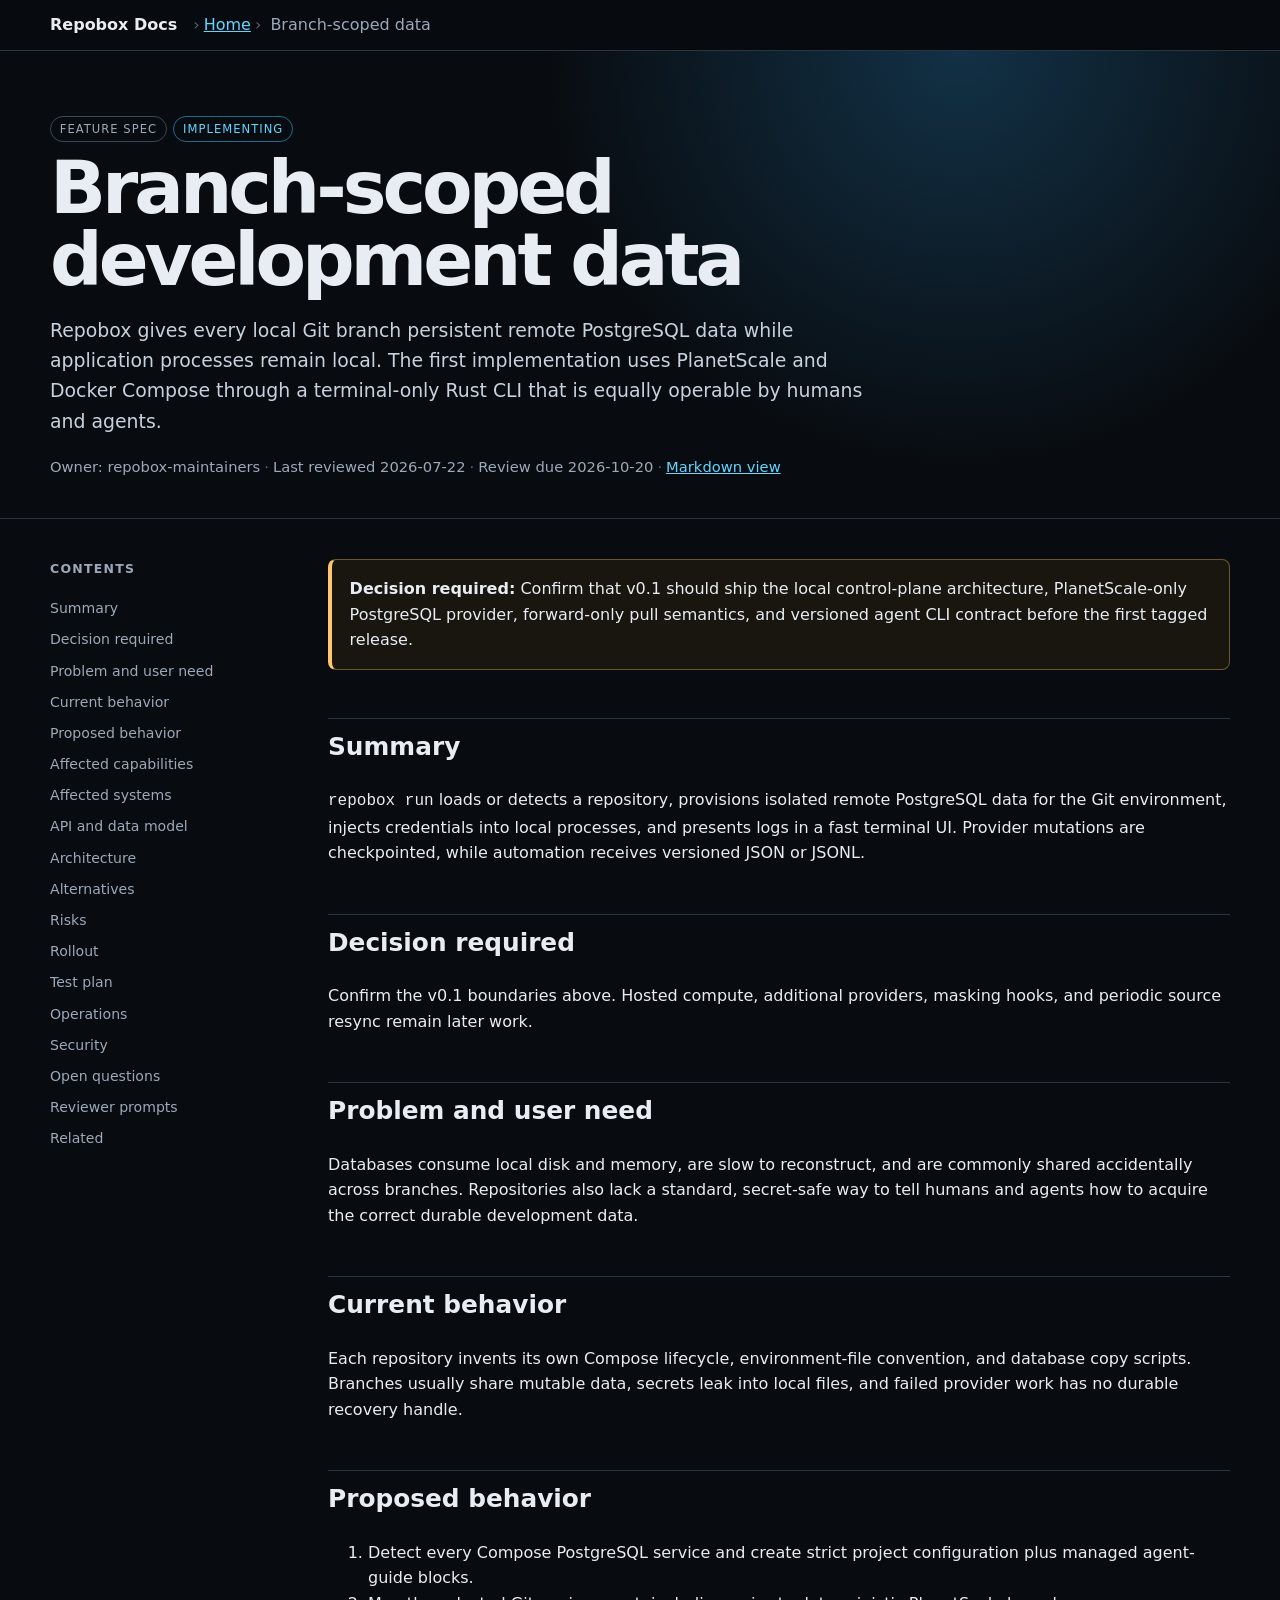
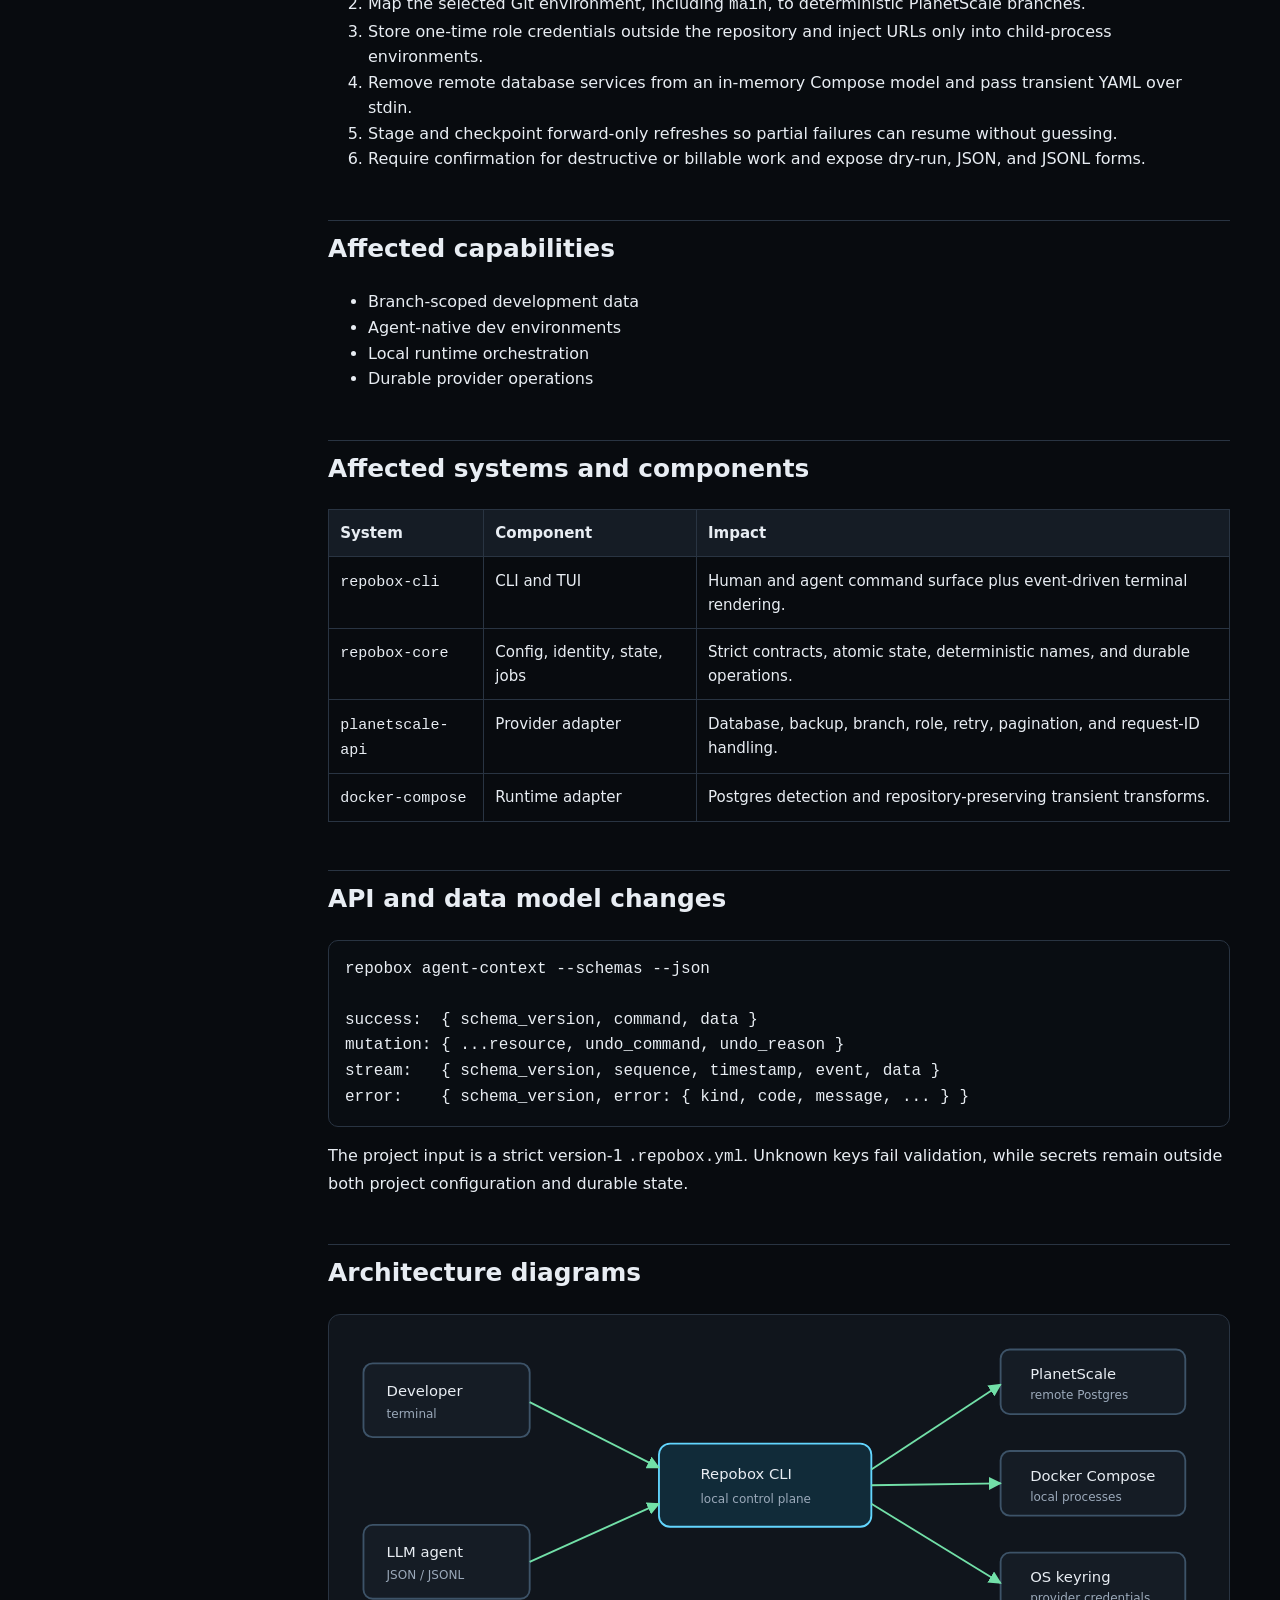
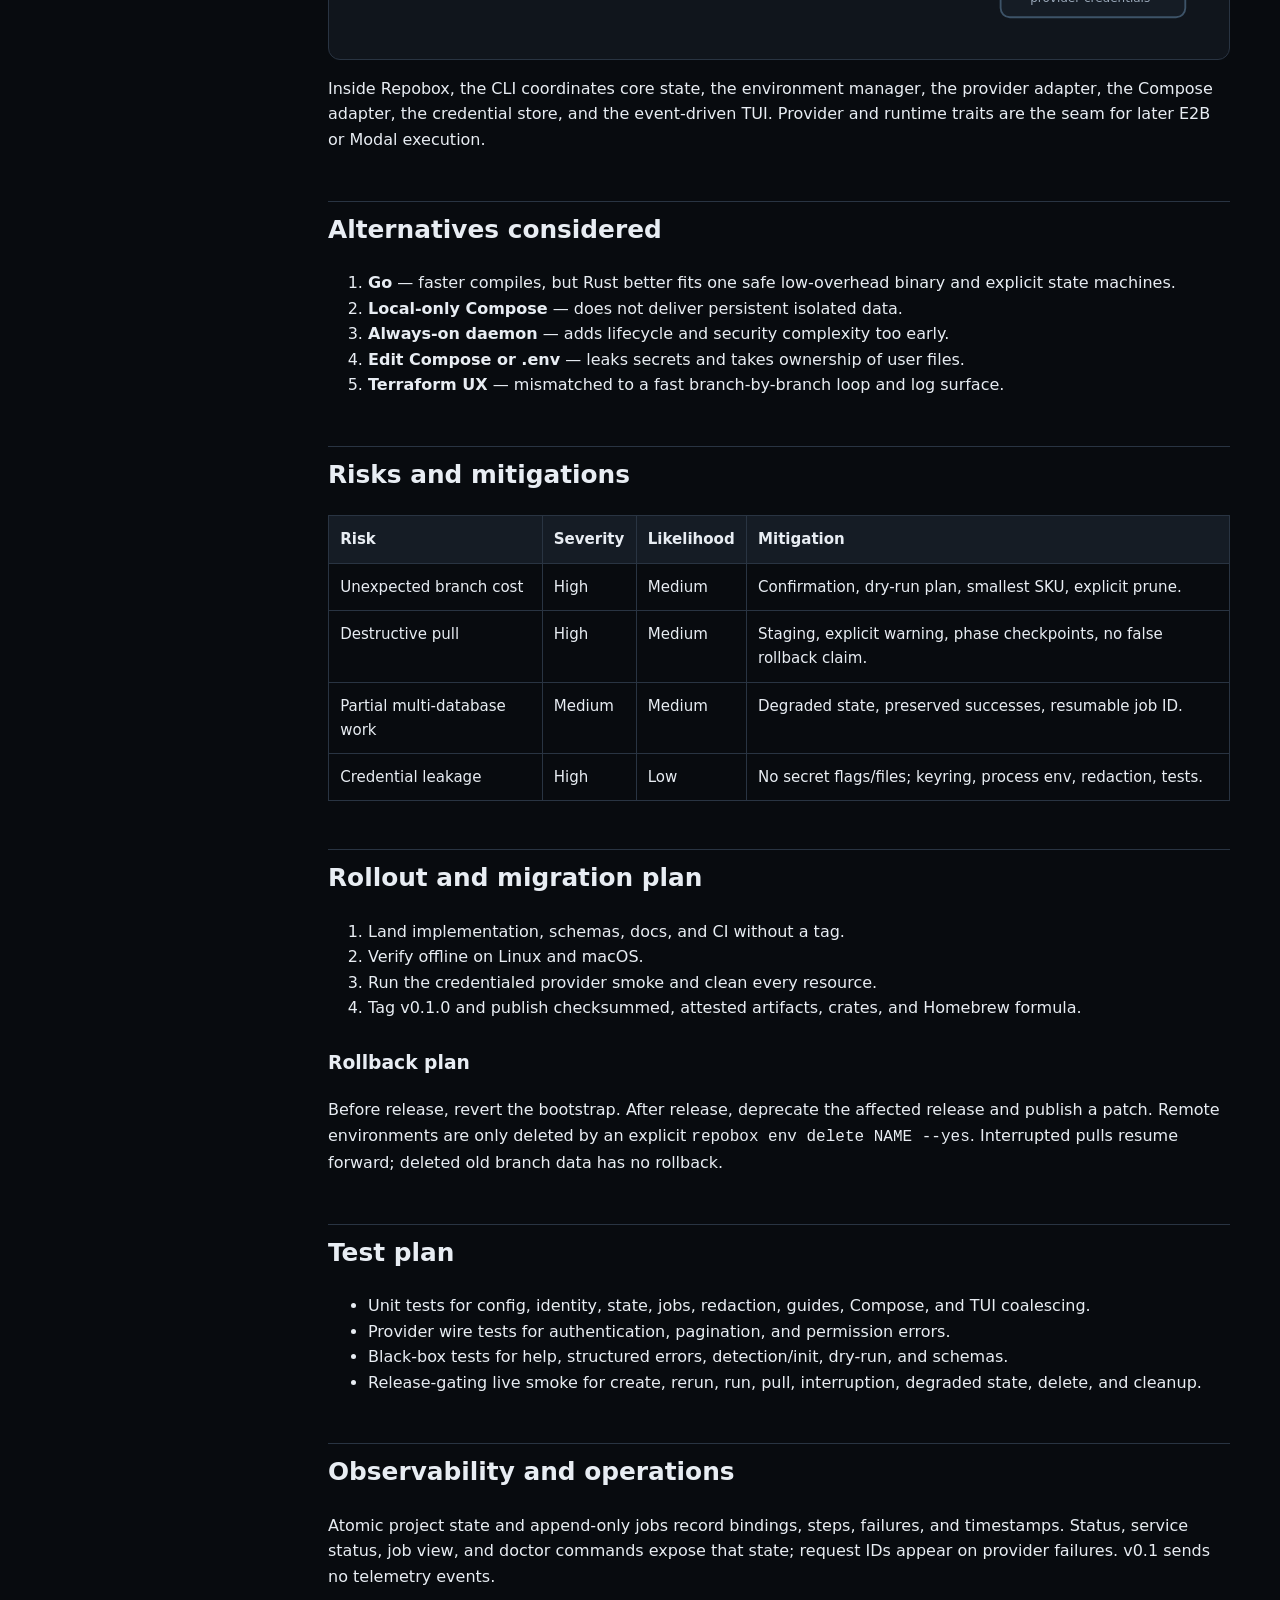
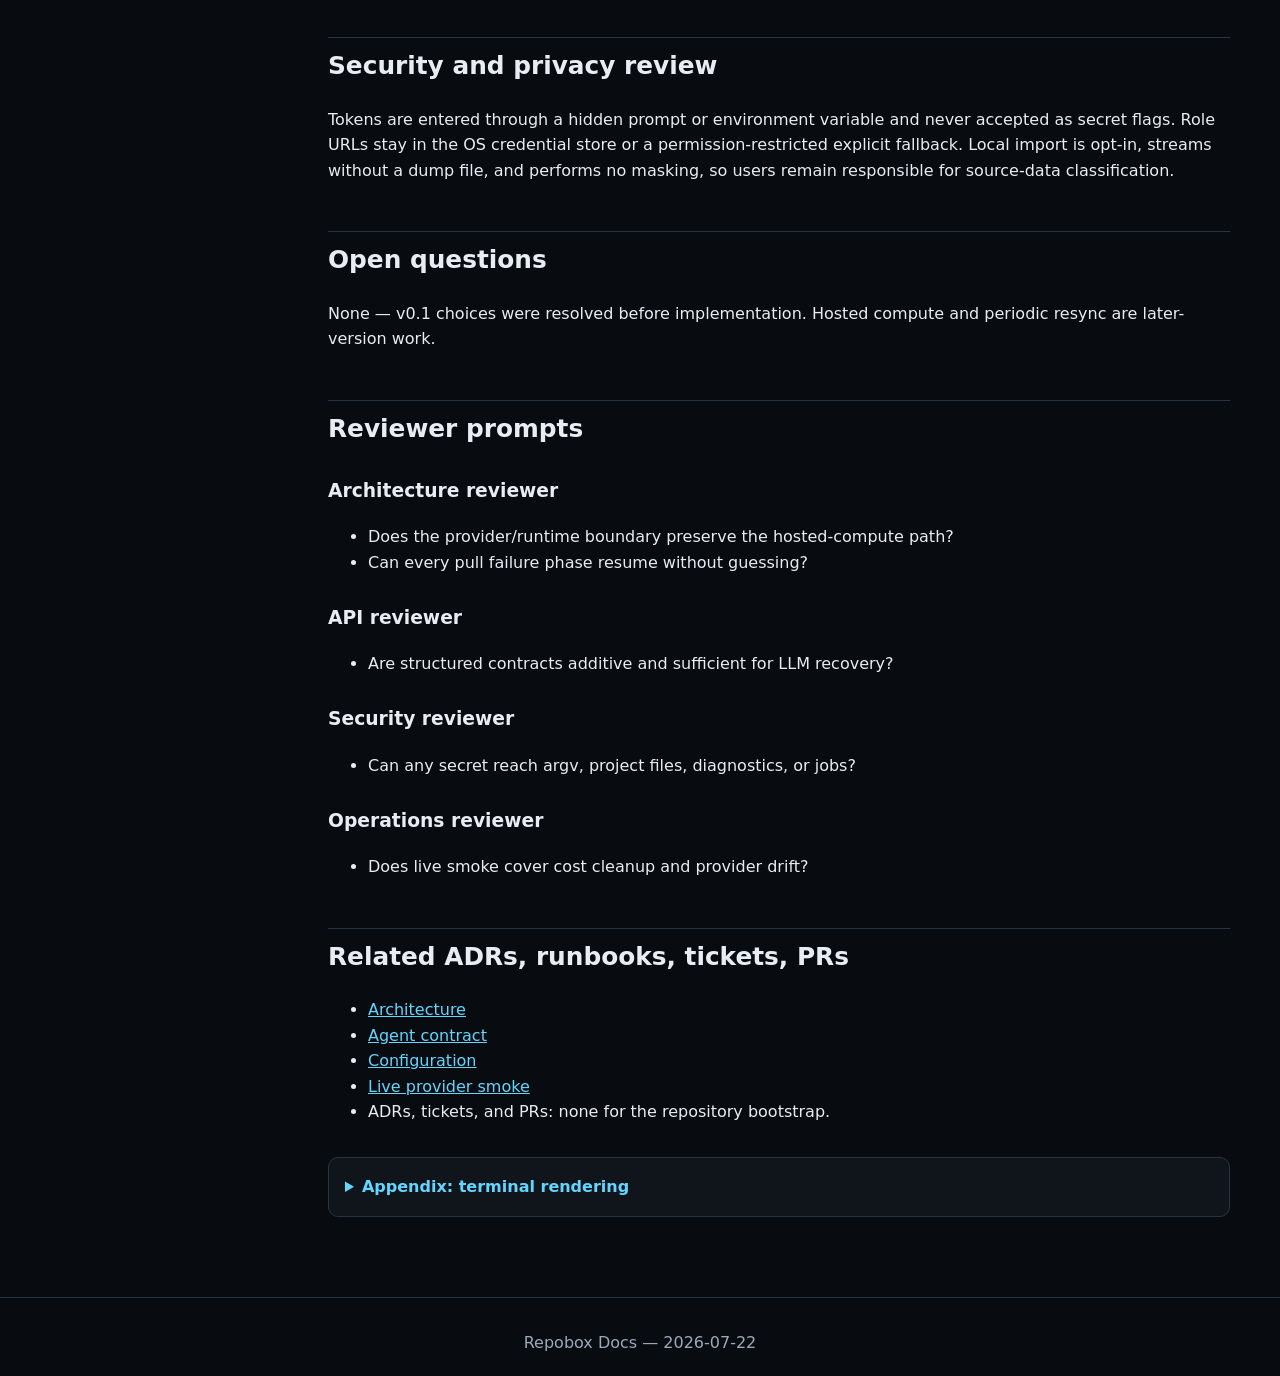
==== docs/features/branch-scoped-data.html @ 5bbc81f2 "feat: bootstrap repobox v0.1" ====
<!DOCTYPE html>
<html lang="en">
<head>
<meta charset="UTF-8">
<meta name="viewport" content="width=device-width, initial-scale=1.0">
<title>Branch-scoped development data — Repobox feature spec</title>
<link rel="stylesheet" href="../_assets/style.css">
</head>
<body>
<nav class="topbar"><div class="inner"><a href="../index.html" class="brand">Repobox Docs</a><span class="crumbs"><span class="sep">›</span><a href="../index.html">Home</a><span class="sep">›</span> Branch-scoped data</span></div></nav>

<header class="hero"><div class="inner">
  <div><span class="pill">FEATURE SPEC</span><span class="pill pill-blue">IMPLEMENTING</span></div>
  <h1>Branch-scoped development data</h1>
  <p class="subtitle">Repobox gives every local Git branch persistent remote PostgreSQL data while application processes remain local. The first implementation uses PlanetScale and Docker Compose through a terminal-only Rust CLI that is equally operable by humans and agents.</p>
  <div class="meta"><span>Owner: repobox-maintainers</span><span class="sep">·</span><span>Last reviewed 2026-07-22</span><span class="sep">·</span><span>Review due 2026-10-20</span><span class="sep">·</span><a href="branch-scoped-data.md">Markdown view</a></div>
</div></header>

<div class="layout">
<aside class="sidebar"><h3>Contents</h3><ul>
  <li><a href="#summary">Summary</a></li><li><a href="#decision">Decision required</a></li><li><a href="#problem">Problem and user need</a></li><li><a href="#current">Current behavior</a></li><li><a href="#proposed">Proposed behavior</a></li><li><a href="#capabilities">Affected capabilities</a></li><li><a href="#systems">Affected systems</a></li><li><a href="#api">API and data model</a></li><li><a href="#architecture">Architecture</a></li><li><a href="#alternatives">Alternatives</a></li><li><a href="#risks">Risks</a></li><li><a href="#rollout">Rollout</a></li><li><a href="#tests">Test plan</a></li><li><a href="#observability">Operations</a></li><li><a href="#security">Security</a></li><li><a href="#open">Open questions</a></li><li><a href="#reviewers">Reviewer prompts</a></li><li><a href="#related">Related</a></li>
</ul></aside>

<main>
<div class="callout"><strong>Decision required:</strong> Confirm that v0.1 should ship the local control-plane architecture, PlanetScale-only PostgreSQL provider, forward-only pull semantics, and versioned agent CLI contract before the first tagged release.</div>

<h2 id="summary">Summary</h2>
<p><code>repobox run</code> loads or detects a repository, provisions isolated remote PostgreSQL data for the Git environment, injects credentials into local processes, and presents logs in a fast terminal UI. Provider mutations are checkpointed, while automation receives versioned JSON or JSONL.</p>

<h2 id="decision">Decision required</h2>
<p>Confirm the v0.1 boundaries above. Hosted compute, additional providers, masking hooks, and periodic source resync remain later work.</p>

<h2 id="problem">Problem and user need</h2>
<p>Databases consume local disk and memory, are slow to reconstruct, and are commonly shared accidentally across branches. Repositories also lack a standard, secret-safe way to tell humans and agents how to acquire the correct durable development data.</p>

<h2 id="current">Current behavior</h2>
<p>Each repository invents its own Compose lifecycle, environment-file convention, and database copy scripts. Branches usually share mutable data, secrets leak into local files, and failed provider work has no durable recovery handle.</p>

<h2 id="proposed">Proposed behavior</h2>
<ol><li>Detect every Compose PostgreSQL service and create strict project configuration plus managed agent-guide blocks.</li><li>Map the selected Git environment, including <code>main</code>, to deterministic PlanetScale branches.</li><li>Store one-time role credentials outside the repository and inject URLs only into child-process environments.</li><li>Remove remote database services from an in-memory Compose model and pass transient YAML over stdin.</li><li>Stage and checkpoint forward-only refreshes so partial failures can resume without guessing.</li><li>Require confirmation for destructive or billable work and expose dry-run, JSON, and JSONL forms.</li></ol>

<h2 id="capabilities">Affected capabilities</h2>
<ul><li>Branch-scoped development data</li><li>Agent-native dev environments</li><li>Local runtime orchestration</li><li>Durable provider operations</li></ul>

<h2 id="systems">Affected systems and components</h2>
<table><thead><tr><th>System</th><th>Component</th><th>Impact</th></tr></thead><tbody>
<tr><td><code>repobox-cli</code></td><td>CLI and TUI</td><td>Human and agent command surface plus event-driven terminal rendering.</td></tr>
<tr><td><code>repobox-core</code></td><td>Config, identity, state, jobs</td><td>Strict contracts, atomic state, deterministic names, and durable operations.</td></tr>
<tr><td><code>planetscale-api</code></td><td>Provider adapter</td><td>Database, backup, branch, role, retry, pagination, and request-ID handling.</td></tr>
<tr><td><code>docker-compose</code></td><td>Runtime adapter</td><td>Postgres detection and repository-preserving transient transforms.</td></tr>
</tbody></table>

<h2 id="api">API and data model changes</h2>
<pre><code>repobox agent-context --schemas --json

success:  { schema_version, command, data }
mutation: { ...resource, undo_command, undo_reason }
stream:   { schema_version, sequence, timestamp, event, data }
error:    { schema_version, error: { kind, code, message, ... } }</code></pre>
<p>The project input is a strict version-1 <code>.repobox.yml</code>. Unknown keys fail validation, while secrets remain outside both project configuration and durable state.</p>

<h2 id="architecture">Architecture diagrams</h2>
<div class="diagram" role="img" aria-label="Repobox C4 context: developer and agent use the Repobox CLI, which reads the repository, calls PlanetScale, invokes Docker Compose, and stores credentials in the OS keyring.">
<svg viewBox="0 0 940 330" xmlns="http://www.w3.org/2000/svg">
  <defs><style>.b{fill:#151c25;stroke:#3d5368;stroke-width:2}.p{fill:#112b39;stroke:#63d6ff;stroke-width:2}.t{fill:#e8edf3;font:16px system-ui}.s{fill:#9ba9ba;font:13px system-ui}.a{stroke:#72e0a8;stroke-width:2;marker-end:url(#m)} </style><marker id="m" viewBox="0 0 10 10" refX="9" refY="5" markerWidth="7" markerHeight="7" orient="auto-start-reverse"><path d="M 0 0 L 10 5 L 0 10 z" fill="#72e0a8"/></marker></defs>
  <rect class="b" x="20" y="35" width="180" height="80" rx="10"/><text class="t" x="45" y="70">Developer</text><text class="s" x="45" y="94">terminal</text>
  <rect class="b" x="20" y="210" width="180" height="80" rx="10"/><text class="t" x="45" y="245">LLM agent</text><text class="s" x="45" y="269">JSON / JSONL</text>
  <rect class="p" x="340" y="122" width="230" height="90" rx="12"/><text class="t" x="385" y="160">Repobox CLI</text><text class="s" x="385" y="186">local control plane</text>
  <rect class="b" x="710" y="20" width="200" height="70" rx="10"/><text class="t" x="742" y="52">PlanetScale</text><text class="s" x="742" y="74">remote Postgres</text>
  <rect class="b" x="710" y="130" width="200" height="70" rx="10"/><text class="t" x="742" y="162">Docker Compose</text><text class="s" x="742" y="184">local processes</text>
  <rect class="b" x="710" y="240" width="200" height="70" rx="10"/><text class="t" x="742" y="272">OS keyring</text><text class="s" x="742" y="294">provider credentials</text>
  <line class="a" x1="200" y1="77" x2="340" y2="148"/><line class="a" x1="200" y1="250" x2="340" y2="187"/><line class="a" x1="570" y1="150" x2="710" y2="58"/><line class="a" x1="570" y1="167" x2="710" y2="165"/><line class="a" x1="570" y1="187" x2="710" y2="273"/>
</svg></div>
<p>Inside Repobox, the CLI coordinates core state, the environment manager, the provider adapter, the Compose adapter, the credential store, and the event-driven TUI. Provider and runtime traits are the seam for later E2B or Modal execution.</p>

<h2 id="alternatives">Alternatives considered</h2>
<ol><li><strong>Go</strong> — faster compiles, but Rust better fits one safe low-overhead binary and explicit state machines.</li><li><strong>Local-only Compose</strong> — does not deliver persistent isolated data.</li><li><strong>Always-on daemon</strong> — adds lifecycle and security complexity too early.</li><li><strong>Edit Compose or .env</strong> — leaks secrets and takes ownership of user files.</li><li><strong>Terraform UX</strong> — mismatched to a fast branch-by-branch loop and log surface.</li></ol>

<h2 id="risks">Risks and mitigations</h2>
<table><thead><tr><th>Risk</th><th>Severity</th><th>Likelihood</th><th>Mitigation</th></tr></thead><tbody>
<tr><td>Unexpected branch cost</td><td>High</td><td>Medium</td><td>Confirmation, dry-run plan, smallest SKU, explicit prune.</td></tr>
<tr><td>Destructive pull</td><td>High</td><td>Medium</td><td>Staging, explicit warning, phase checkpoints, no false rollback claim.</td></tr>
<tr><td>Partial multi-database work</td><td>Medium</td><td>Medium</td><td>Degraded state, preserved successes, resumable job ID.</td></tr>
<tr><td>Credential leakage</td><td>High</td><td>Low</td><td>No secret flags/files; keyring, process env, redaction, tests.</td></tr>
</tbody></table>

<h2 id="rollout">Rollout and migration plan</h2>
<ol><li>Land implementation, schemas, docs, and CI without a tag.</li><li>Verify offline on Linux and macOS.</li><li>Run the credentialed provider smoke and clean every resource.</li><li>Tag v0.1.0 and publish checksummed, attested artifacts, crates, and Homebrew formula.</li></ol>
<h3>Rollback plan</h3><p>Before release, revert the bootstrap. After release, deprecate the affected release and publish a patch. Remote environments are only deleted by an explicit <code>repobox env delete NAME --yes</code>. Interrupted pulls resume forward; deleted old branch data has no rollback.</p>

<h2 id="tests">Test plan</h2>
<ul><li>Unit tests for config, identity, state, jobs, redaction, guides, Compose, and TUI coalescing.</li><li>Provider wire tests for authentication, pagination, and permission errors.</li><li>Black-box tests for help, structured errors, detection/init, dry-run, and schemas.</li><li>Release-gating live smoke for create, rerun, run, pull, interruption, degraded state, delete, and cleanup.</li></ul>

<h2 id="observability">Observability and operations</h2>
<p>Atomic project state and append-only jobs record bindings, steps, failures, and timestamps. Status, service status, job view, and doctor commands expose that state; request IDs appear on provider failures. v0.1 sends no telemetry events.</p>

<h2 id="security">Security and privacy review</h2>
<p>Tokens are entered through a hidden prompt or environment variable and never accepted as secret flags. Role URLs stay in the OS credential store or a permission-restricted explicit fallback. Local import is opt-in, streams without a dump file, and performs no masking, so users remain responsible for source-data classification.</p>

<h2 id="open">Open questions</h2>
<p>None — v0.1 choices were resolved before implementation. Hosted compute and periodic resync are later-version work.</p>

<h2 id="reviewers">Reviewer prompts</h2>
<h3>Architecture reviewer</h3><ul><li>Does the provider/runtime boundary preserve the hosted-compute path?</li><li>Can every pull failure phase resume without guessing?</li></ul>
<h3>API reviewer</h3><ul><li>Are structured contracts additive and sufficient for LLM recovery?</li></ul>
<h3>Security reviewer</h3><ul><li>Can any secret reach argv, project files, diagnostics, or jobs?</li></ul>
<h3>Operations reviewer</h3><ul><li>Does live smoke cover cost cleanup and provider drift?</li></ul>

<h2 id="related">Related ADRs, runbooks, tickets, PRs</h2>
<ul><li><a href="../architecture.md">Architecture</a></li><li><a href="../agent-contract.md">Agent contract</a></li><li><a href="../configuration.md">Configuration</a></li><li><a href="../live-smoke.md">Live provider smoke</a></li><li>ADRs, tickets, and PRs: none for the repository bootstrap.</li></ul>

<details><summary>Appendix: terminal rendering</summary><p>The TUI applies reducer-owned state, dirty/coalesced presentation, one frame in flight, synchronized updates, dedicated buffered output, dedicated input, and a paint cap without an always-running timer. It uses upstream Ratatui and does not copy Grok Build's inline-terminal fork.</p></details>
</main></div>
<footer>Repobox Docs — 2026-07-22</footer>
</body>
</html>
---- docs/_assets/style.css ----
:root {
  color-scheme: dark;
  --bg: #080b0f;
  --panel: #10151c;
  --panel-2: #151c25;
  --text: #e8edf3;
  --muted: #9ba9ba;
  --line: #293442;
  --cyan: #63d6ff;
  --green: #72e0a8;
  --amber: #ffc66d;
  font-family: ui-sans-serif, system-ui, -apple-system, BlinkMacSystemFont, "Segoe UI", sans-serif;
}

* { box-sizing: border-box; }
html { scroll-behavior: smooth; }
body { margin: 0; background: var(--bg); color: var(--text); line-height: 1.6; }
a { color: var(--cyan); }
code, pre { font-family: ui-monospace, SFMono-Regular, Menlo, Consolas, monospace; }
pre { padding: 1rem; overflow: auto; border: 1px solid var(--line); border-radius: 10px; background: #090d12; }
.inner, .layout { width: min(1180px, calc(100% - 2rem)); margin: 0 auto; }
.topbar { position: sticky; top: 0; z-index: 3; border-bottom: 1px solid var(--line); background: rgb(8 11 15 / 92%); backdrop-filter: blur(12px); }
.topbar .inner { display: flex; gap: .75rem; align-items: center; min-height: 50px; }
.brand { color: var(--text); font-weight: 750; text-decoration: none; }
.crumbs { color: var(--muted); }
.sep { color: #566477; padding: 0 .25rem; }
.hero { padding: 4rem 0 2.5rem; border-bottom: 1px solid var(--line); background: radial-gradient(circle at 75% 0%, #123146 0, transparent 40%); }
.hero h1 { max-width: 820px; margin: .6rem 0; font-size: clamp(2.2rem, 6vw, 4.6rem); line-height: .98; letter-spacing: -.055em; }
.subtitle { max-width: 820px; color: #c7d2de; font-size: 1.18rem; }
.meta { color: var(--muted); font-size: .92rem; }
.pill { display: inline-block; margin-right: .4rem; padding: .18rem .55rem; border: 1px solid #3a4858; border-radius: 999px; color: var(--muted); font-size: .72rem; letter-spacing: .09em; }
.pill-blue { border-color: #1e6d8f; color: var(--cyan); }
.layout { display: grid; grid-template-columns: 230px minmax(0, 1fr); gap: 3rem; padding: 2.5rem 0 5rem; }
.sidebar { position: sticky; top: 74px; align-self: start; max-height: calc(100vh - 90px); overflow: auto; }
.sidebar h3 { margin-top: 0; color: var(--muted); font-size: .78rem; letter-spacing: .1em; text-transform: uppercase; }
.sidebar ul { padding: 0; list-style: none; }
.sidebar li { margin: .35rem 0; }
.sidebar a { color: var(--muted); text-decoration: none; font-size: .88rem; }
main { min-width: 0; }
main h2 { margin-top: 3rem; padding-top: .5rem; border-top: 1px solid var(--line); font-size: 1.55rem; }
main h3 { margin-top: 1.7rem; }
.callout { padding: 1rem 1.1rem; border: 1px solid #6e5629; border-left: 4px solid var(--amber); border-radius: 8px; background: #19150f; }
table { width: 100%; border-collapse: collapse; font-size: .94rem; }
th, td { padding: .7rem; border: 1px solid var(--line); text-align: left; vertical-align: top; }
th { background: var(--panel-2); }
.diagram { overflow: auto; padding: 1rem; border: 1px solid var(--line); border-radius: 12px; background: var(--panel); }
.diagram svg { min-width: 720px; width: 100%; height: auto; }
details { margin-top: 2rem; padding: 1rem; border: 1px solid var(--line); border-radius: 10px; background: var(--panel); }
summary { cursor: pointer; color: var(--cyan); font-weight: 700; }
footer { padding: 2rem; border-top: 1px solid var(--line); color: var(--muted); text-align: center; }
@media (max-width: 800px) { .layout { grid-template-columns: 1fr; } .sidebar { position: static; } .crumbs { display: none; } }
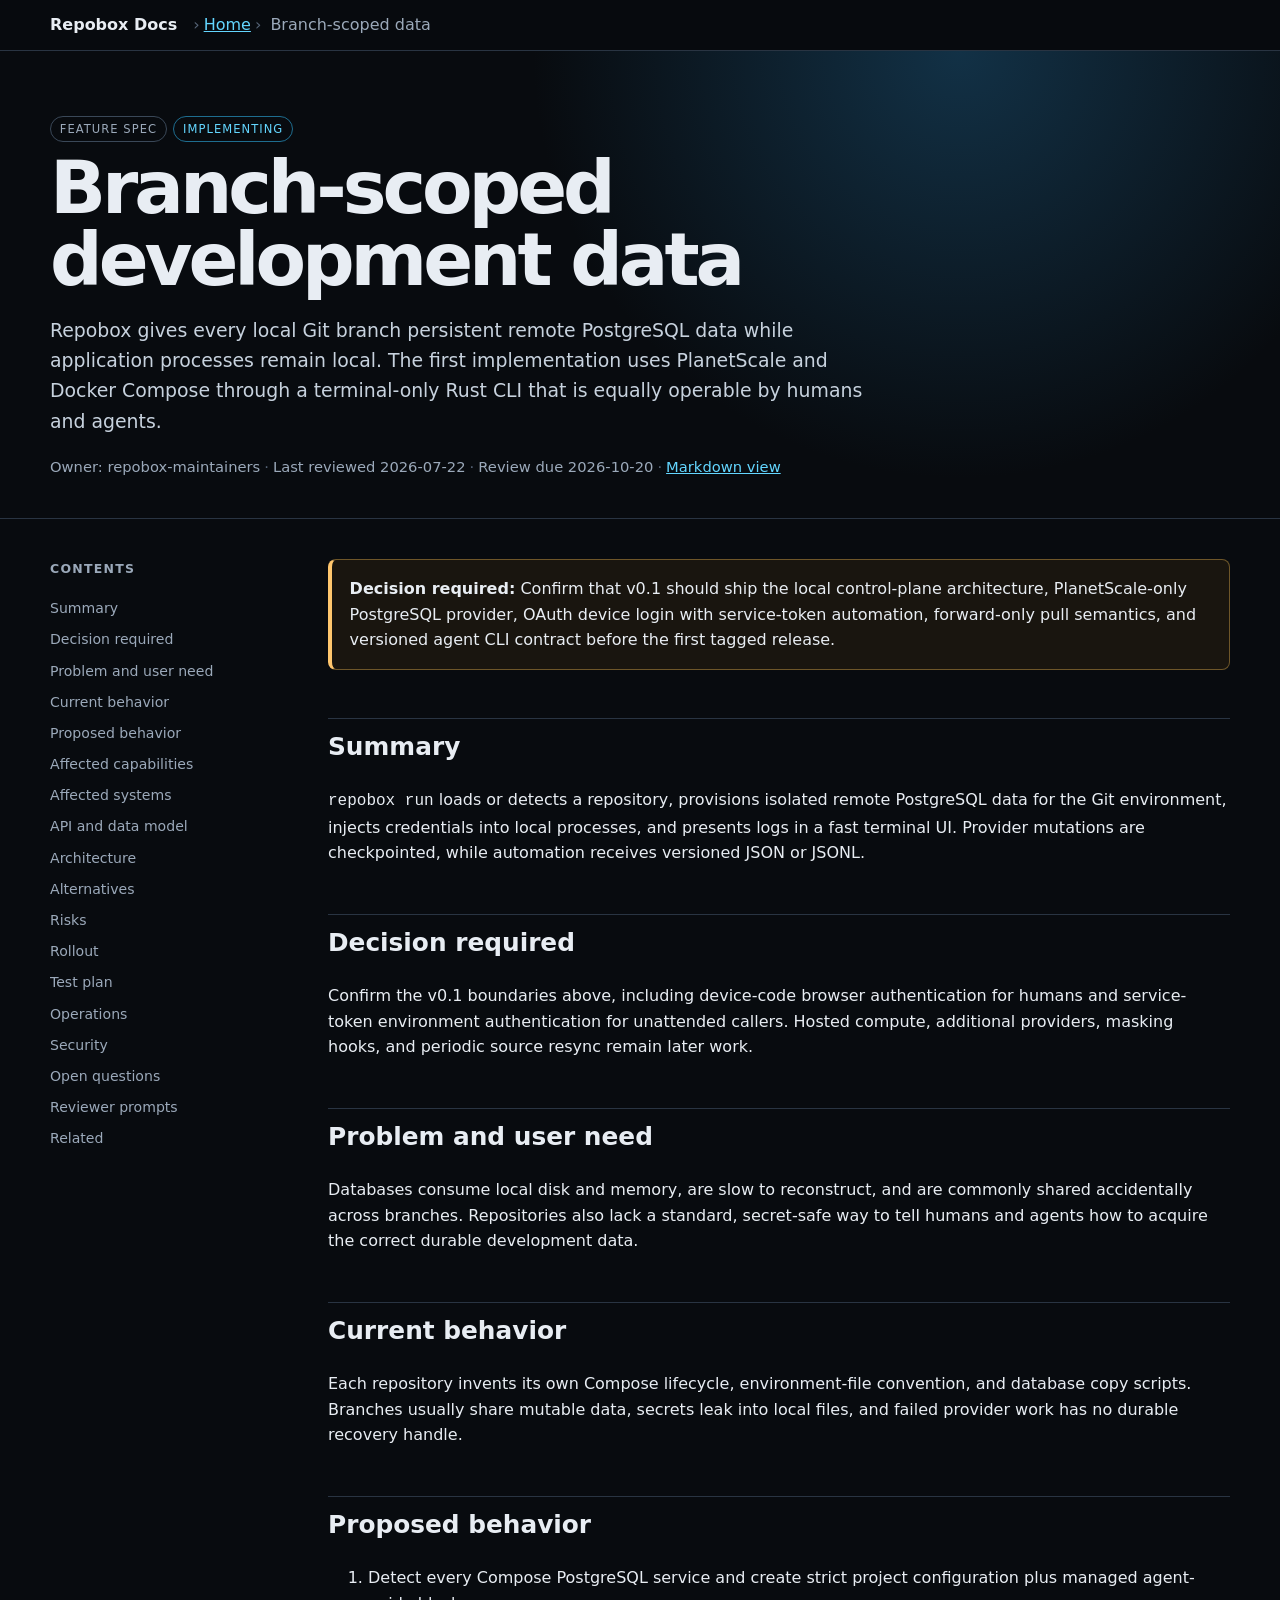
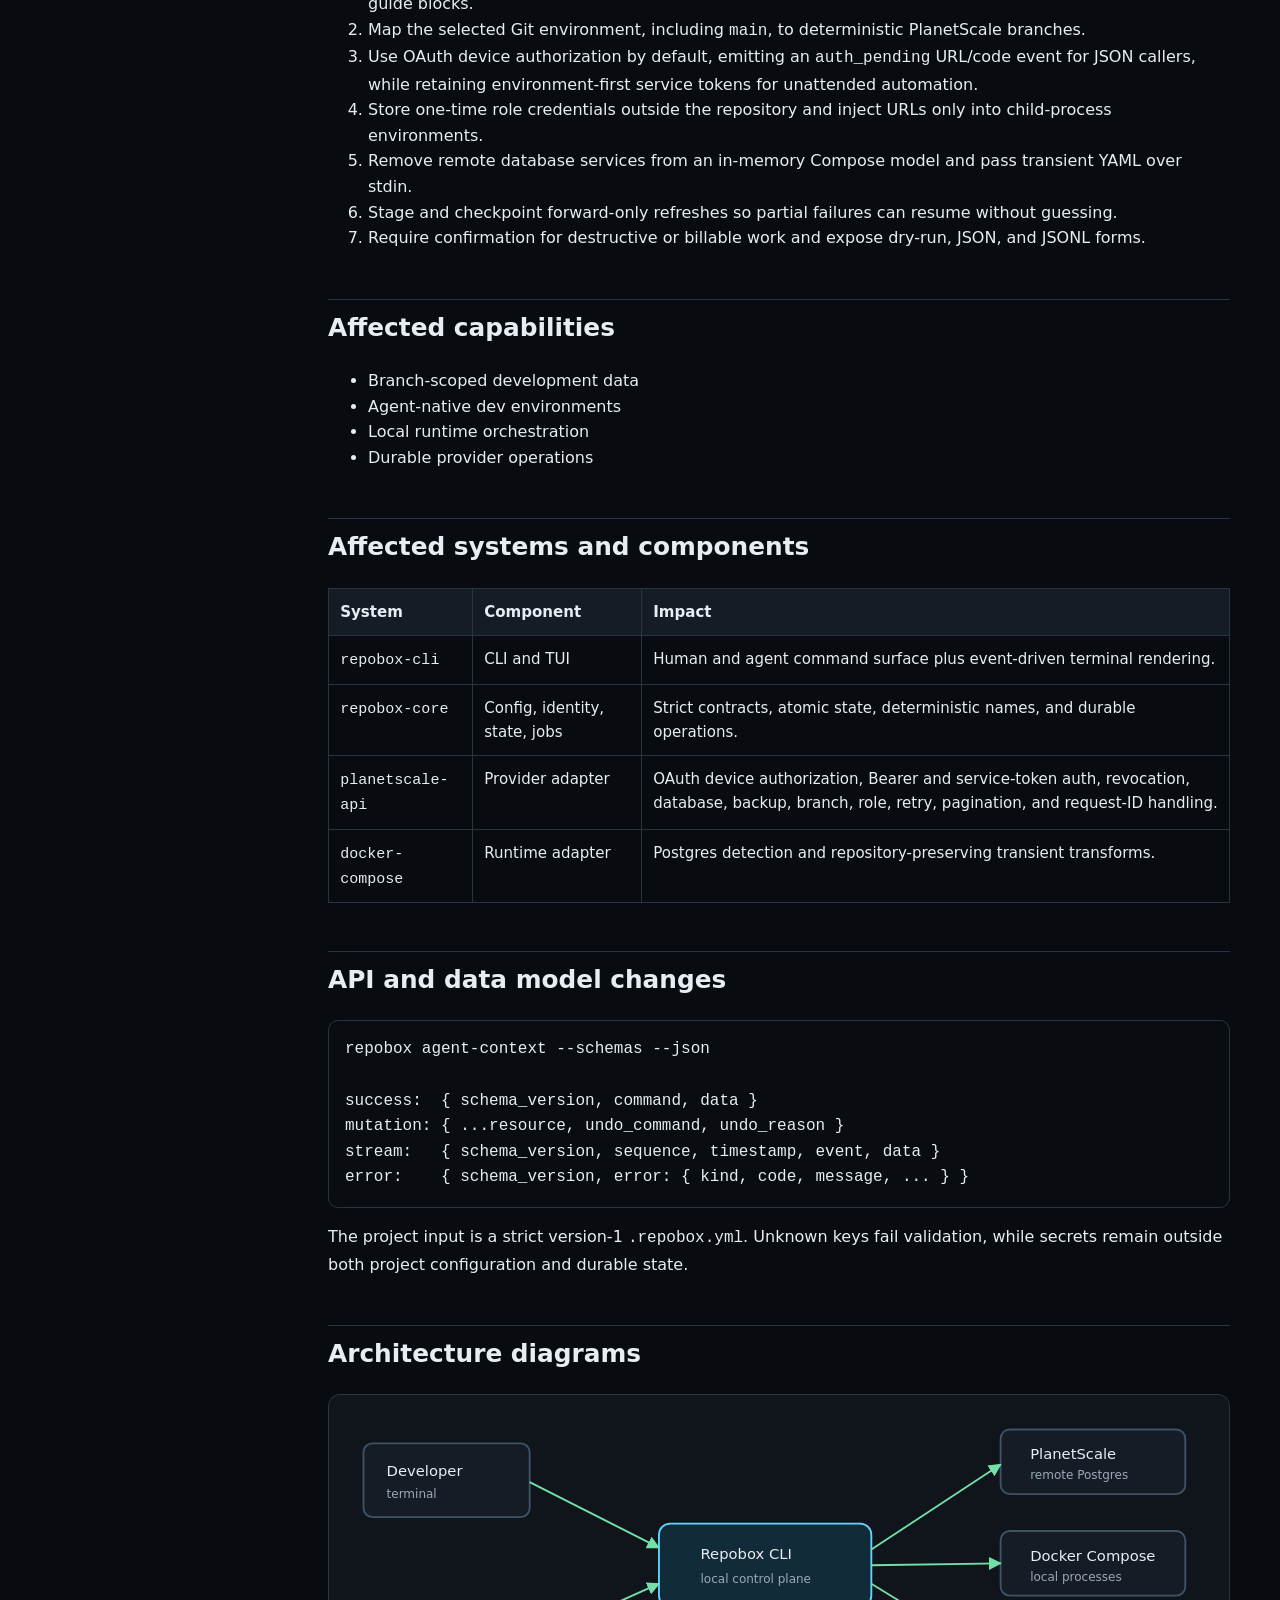
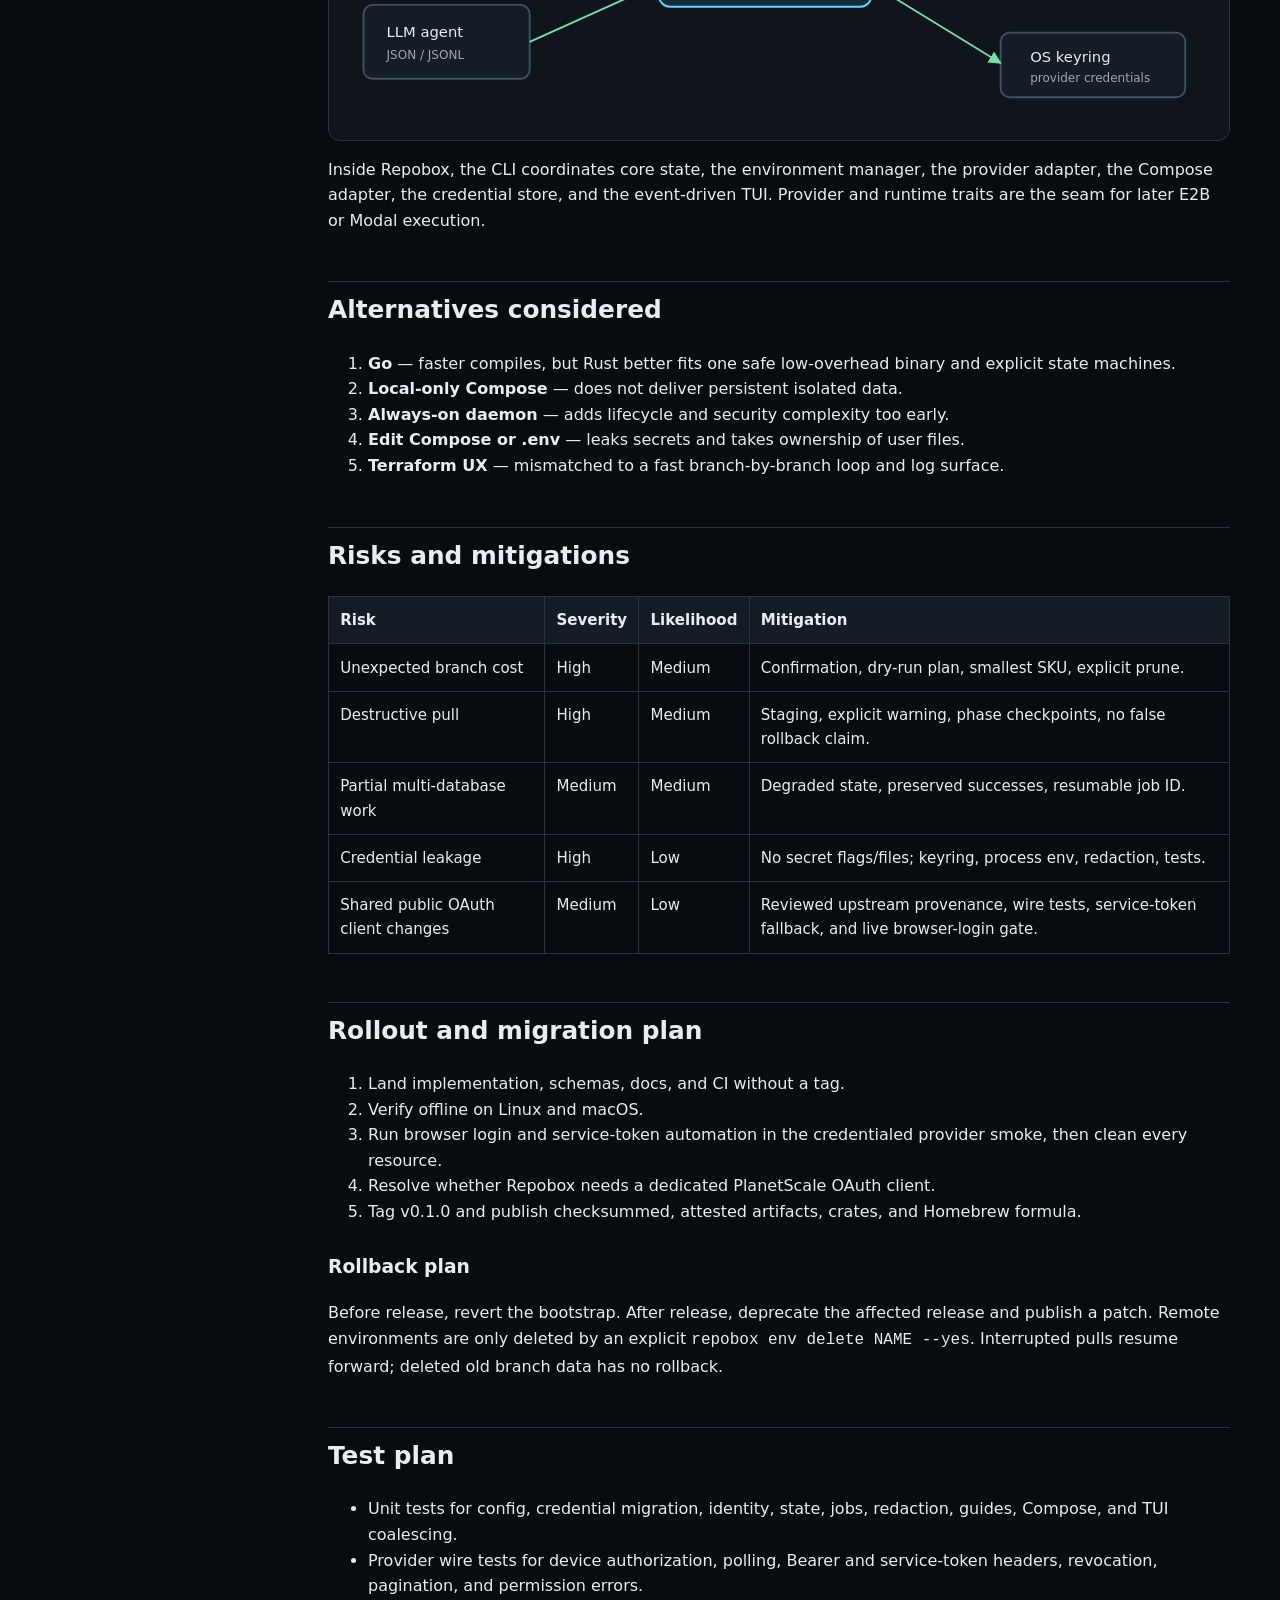
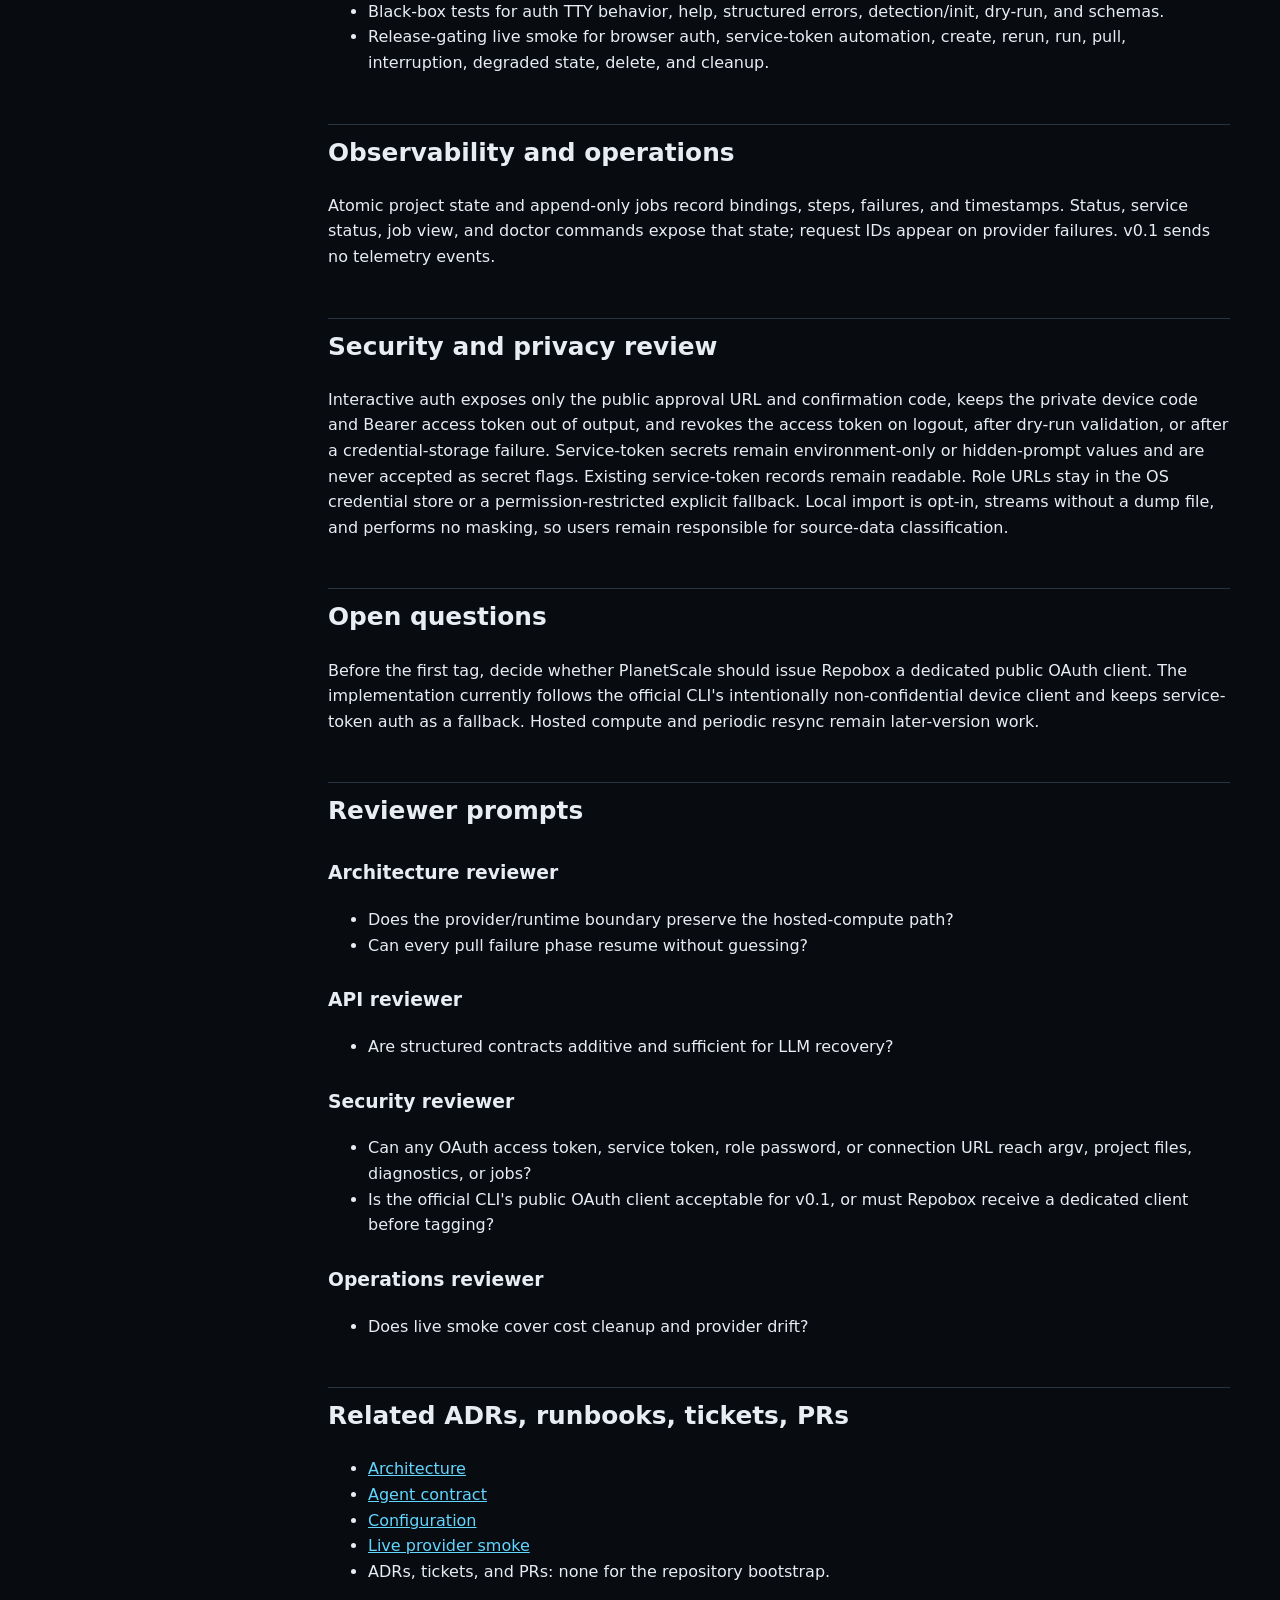
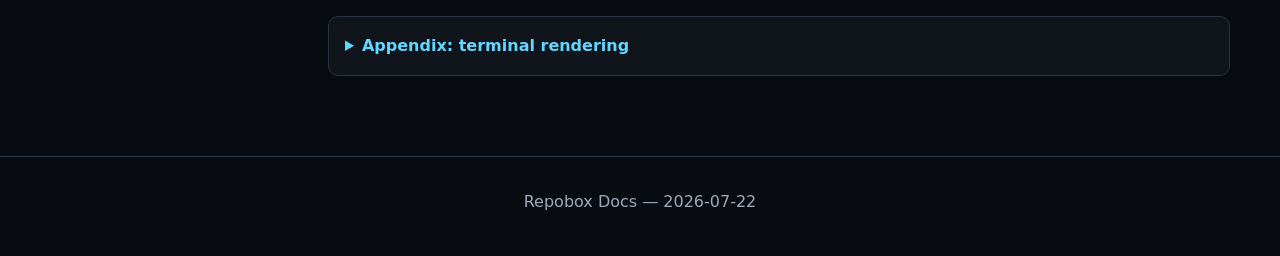
==== commit 4ffe5c93: "feat: add interactive PlanetScale login" ====
--- a/docs/features/branch-scoped-data.html
+++ b/docs/features/branch-scoped-data.html
@@ -22,13 +22,13 @@
 </ul></aside>
 
 <main>
-<div class="callout"><strong>Decision required:</strong> Confirm that v0.1 should ship the local control-plane architecture, PlanetScale-only PostgreSQL provider, forward-only pull semantics, and versioned agent CLI contract before the first tagged release.</div>
+<div class="callout"><strong>Decision required:</strong> Confirm that v0.1 should ship the local control-plane architecture, PlanetScale-only PostgreSQL provider, OAuth device login with service-token automation, forward-only pull semantics, and versioned agent CLI contract before the first tagged release.</div>
 
 <h2 id="summary">Summary</h2>
 <p><code>repobox run</code> loads or detects a repository, provisions isolated remote PostgreSQL data for the Git environment, injects credentials into local processes, and presents logs in a fast terminal UI. Provider mutations are checkpointed, while automation receives versioned JSON or JSONL.</p>
 
 <h2 id="decision">Decision required</h2>
-<p>Confirm the v0.1 boundaries above. Hosted compute, additional providers, masking hooks, and periodic source resync remain later work.</p>
+<p>Confirm the v0.1 boundaries above, including device-code browser authentication for humans and service-token environment authentication for unattended callers. Hosted compute, additional providers, masking hooks, and periodic source resync remain later work.</p>
 
 <h2 id="problem">Problem and user need</h2>
 <p>Databases consume local disk and memory, are slow to reconstruct, and are commonly shared accidentally across branches. Repositories also lack a standard, secret-safe way to tell humans and agents how to acquire the correct durable development data.</p>
@@ -37,7 +37,7 @@
 <p>Each repository invents its own Compose lifecycle, environment-file convention, and database copy scripts. Branches usually share mutable data, secrets leak into local files, and failed provider work has no durable recovery handle.</p>
 
 <h2 id="proposed">Proposed behavior</h2>
-<ol><li>Detect every Compose PostgreSQL service and create strict project configuration plus managed agent-guide blocks.</li><li>Map the selected Git environment, including <code>main</code>, to deterministic PlanetScale branches.</li><li>Store one-time role credentials outside the repository and inject URLs only into child-process environments.</li><li>Remove remote database services from an in-memory Compose model and pass transient YAML over stdin.</li><li>Stage and checkpoint forward-only refreshes so partial failures can resume without guessing.</li><li>Require confirmation for destructive or billable work and expose dry-run, JSON, and JSONL forms.</li></ol>
+<ol><li>Detect every Compose PostgreSQL service and create strict project configuration plus managed agent-guide blocks.</li><li>Map the selected Git environment, including <code>main</code>, to deterministic PlanetScale branches.</li><li>Use OAuth device authorization by default, emitting an <code>auth_pending</code> URL/code event for JSON callers, while retaining environment-first service tokens for unattended automation.</li><li>Store one-time role credentials outside the repository and inject URLs only into child-process environments.</li><li>Remove remote database services from an in-memory Compose model and pass transient YAML over stdin.</li><li>Stage and checkpoint forward-only refreshes so partial failures can resume without guessing.</li><li>Require confirmation for destructive or billable work and expose dry-run, JSON, and JSONL forms.</li></ol>
 
 <h2 id="capabilities">Affected capabilities</h2>
 <ul><li>Branch-scoped development data</li><li>Agent-native dev environments</li><li>Local runtime orchestration</li><li>Durable provider operations</li></ul>
@@ -46,7 +46,7 @@
 <table><thead><tr><th>System</th><th>Component</th><th>Impact</th></tr></thead><tbody>
 <tr><td><code>repobox-cli</code></td><td>CLI and TUI</td><td>Human and agent command surface plus event-driven terminal rendering.</td></tr>
 <tr><td><code>repobox-core</code></td><td>Config, identity, state, jobs</td><td>Strict contracts, atomic state, deterministic names, and durable operations.</td></tr>
-<tr><td><code>planetscale-api</code></td><td>Provider adapter</td><td>Database, backup, branch, role, retry, pagination, and request-ID handling.</td></tr>
+<tr><td><code>planetscale-api</code></td><td>Provider adapter</td><td>OAuth device authorization, Bearer and service-token auth, revocation, database, backup, branch, role, retry, pagination, and request-ID handling.</td></tr>
 <tr><td><code>docker-compose</code></td><td>Runtime adapter</td><td>Postgres detection and repository-preserving transient transforms.</td></tr>
 </tbody></table>
 
@@ -82,28 +82,29 @@
 <tr><td>Destructive pull</td><td>High</td><td>Medium</td><td>Staging, explicit warning, phase checkpoints, no false rollback claim.</td></tr>
 <tr><td>Partial multi-database work</td><td>Medium</td><td>Medium</td><td>Degraded state, preserved successes, resumable job ID.</td></tr>
 <tr><td>Credential leakage</td><td>High</td><td>Low</td><td>No secret flags/files; keyring, process env, redaction, tests.</td></tr>
+<tr><td>Shared public OAuth client changes</td><td>Medium</td><td>Low</td><td>Reviewed upstream provenance, wire tests, service-token fallback, and live browser-login gate.</td></tr>
 </tbody></table>
 
 <h2 id="rollout">Rollout and migration plan</h2>
-<ol><li>Land implementation, schemas, docs, and CI without a tag.</li><li>Verify offline on Linux and macOS.</li><li>Run the credentialed provider smoke and clean every resource.</li><li>Tag v0.1.0 and publish checksummed, attested artifacts, crates, and Homebrew formula.</li></ol>
+<ol><li>Land implementation, schemas, docs, and CI without a tag.</li><li>Verify offline on Linux and macOS.</li><li>Run browser login and service-token automation in the credentialed provider smoke, then clean every resource.</li><li>Resolve whether Repobox needs a dedicated PlanetScale OAuth client.</li><li>Tag v0.1.0 and publish checksummed, attested artifacts, crates, and Homebrew formula.</li></ol>
 <h3>Rollback plan</h3><p>Before release, revert the bootstrap. After release, deprecate the affected release and publish a patch. Remote environments are only deleted by an explicit <code>repobox env delete NAME --yes</code>. Interrupted pulls resume forward; deleted old branch data has no rollback.</p>
 
 <h2 id="tests">Test plan</h2>
-<ul><li>Unit tests for config, identity, state, jobs, redaction, guides, Compose, and TUI coalescing.</li><li>Provider wire tests for authentication, pagination, and permission errors.</li><li>Black-box tests for help, structured errors, detection/init, dry-run, and schemas.</li><li>Release-gating live smoke for create, rerun, run, pull, interruption, degraded state, delete, and cleanup.</li></ul>
+<ul><li>Unit tests for config, credential migration, identity, state, jobs, redaction, guides, Compose, and TUI coalescing.</li><li>Provider wire tests for device authorization, polling, Bearer and service-token headers, revocation, pagination, and permission errors.</li><li>Black-box tests for auth TTY behavior, help, structured errors, detection/init, dry-run, and schemas.</li><li>Release-gating live smoke for browser auth, service-token automation, create, rerun, run, pull, interruption, degraded state, delete, and cleanup.</li></ul>
 
 <h2 id="observability">Observability and operations</h2>
 <p>Atomic project state and append-only jobs record bindings, steps, failures, and timestamps. Status, service status, job view, and doctor commands expose that state; request IDs appear on provider failures. v0.1 sends no telemetry events.</p>
 
 <h2 id="security">Security and privacy review</h2>
-<p>Tokens are entered through a hidden prompt or environment variable and never accepted as secret flags. Role URLs stay in the OS credential store or a permission-restricted explicit fallback. Local import is opt-in, streams without a dump file, and performs no masking, so users remain responsible for source-data classification.</p>
+<p>Interactive auth exposes only the public approval URL and confirmation code, keeps the private device code and Bearer access token out of output, and revokes the access token on logout, after dry-run validation, or after a credential-storage failure. Service-token secrets remain environment-only or hidden-prompt values and are never accepted as secret flags. Existing service-token records remain readable. Role URLs stay in the OS credential store or a permission-restricted explicit fallback. Local import is opt-in, streams without a dump file, and performs no masking, so users remain responsible for source-data classification.</p>
 
 <h2 id="open">Open questions</h2>
-<p>None — v0.1 choices were resolved before implementation. Hosted compute and periodic resync are later-version work.</p>
+<p>Before the first tag, decide whether PlanetScale should issue Repobox a dedicated public OAuth client. The implementation currently follows the official CLI's intentionally non-confidential device client and keeps service-token auth as a fallback. Hosted compute and periodic resync remain later-version work.</p>
 
 <h2 id="reviewers">Reviewer prompts</h2>
 <h3>Architecture reviewer</h3><ul><li>Does the provider/runtime boundary preserve the hosted-compute path?</li><li>Can every pull failure phase resume without guessing?</li></ul>
 <h3>API reviewer</h3><ul><li>Are structured contracts additive and sufficient for LLM recovery?</li></ul>
-<h3>Security reviewer</h3><ul><li>Can any secret reach argv, project files, diagnostics, or jobs?</li></ul>
+<h3>Security reviewer</h3><ul><li>Can any OAuth access token, service token, role password, or connection URL reach argv, project files, diagnostics, or jobs?</li><li>Is the official CLI's public OAuth client acceptable for v0.1, or must Repobox receive a dedicated client before tagging?</li></ul>
 <h3>Operations reviewer</h3><ul><li>Does live smoke cover cost cleanup and provider drift?</li></ul>
 
 <h2 id="related">Related ADRs, runbooks, tickets, PRs</h2>
